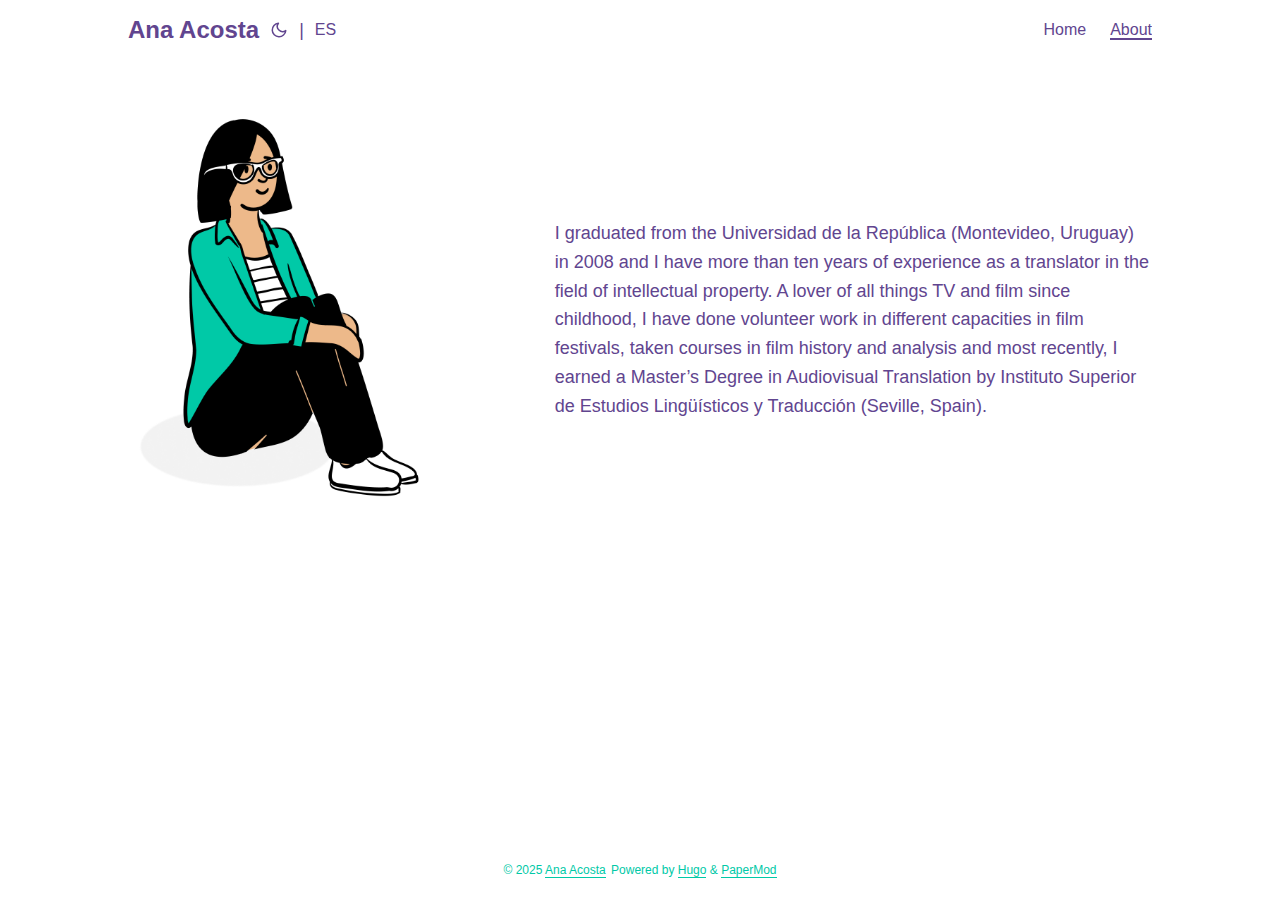
==== about/index.html @ 1afe2f25 "build" ====
<!DOCTYPE html>
<html lang="en" dir="auto">

<head><meta charset="utf-8">
<meta http-equiv="X-UA-Compatible" content="IE=edge">
<meta name="viewport" content="width=device-width, initial-scale=1, shrink-to-fit=no">
<meta name="robots" content="index, follow">
<title>About me | Ana Acosta</title>
<meta name="keywords" content="">
<meta name="description" content="Who is Ana Acosta">
<meta name="author" content="">
<link rel="canonical" href="http://anatraductora.netlify.app/about/">
<link crossorigin="anonymous" href="/assets/css/stylesheet.622bb0aef351e11226bcba35657002b34251ba4b2de936a2e7d5f0793b246d91.css" integrity="sha256-YiuwrvNR4RImvLo1ZXACs0JRukst6Tai59XweTskbZE=" rel="preload stylesheet" as="style">
<script defer crossorigin="anonymous" src="/assets/js/highlight.f413e19d0714851f6474e7ee9632408e58ac146fbdbe62747134bea2fa3415e0.js" integrity="sha256-9BPhnQcUhR9kdOfuljJAjlisFG&#43;9vmJ0cTS&#43;ovo0FeA="
    onload="hljs.initHighlightingOnLoad();"></script>
<link rel="icon" href="http://anatraductora.netlify.app/favicon.ico">
<link rel="icon" type="image/png" sizes="16x16" href="http://anatraductora.netlify.app/favicon-16x16.png">
<link rel="icon" type="image/png" sizes="32x32" href="http://anatraductora.netlify.app/favicon-32x32.png">
<link rel="apple-touch-icon" href="http://anatraductora.netlify.app/apple-touch-icon.png">
<link rel="mask-icon" href="http://anatraductora.netlify.app/safari-pinned-tab.svg">
<meta name="theme-color" content="#2e2e33">
<meta name="msapplication-TileColor" content="#2e2e33">
<link rel="alternate" hreflang="es" href="http://anatraductora.netlify.app/es/about/">
<link rel="alternate" hreflang="en" href="http://anatraductora.netlify.app/about/">
<noscript>
    <style>
        #theme-toggle,
        .top-link {
            display: none;
        }

    </style>
    <style>
        @media (prefers-color-scheme: dark) {
            :root {
                --theme: rgb(29, 30, 32);
                --entry: rgb(46, 46, 51);
                --primary: rgb(218, 218, 219);
                --secondary: rgb(155, 156, 157);
                --tertiary: rgb(65, 66, 68);
                --content: rgb(196, 196, 197);
                --hljs-bg: rgb(46, 46, 51);
                --code-bg: rgb(55, 56, 62);
                --border: rgb(51, 51, 51);
            }

            .list {
                background: var(--theme);
            }

            .list:not(.dark)::-webkit-scrollbar-track {
                background: 0 0;
            }

            .list:not(.dark)::-webkit-scrollbar-thumb {
                border-color: var(--theme);
            }
        }

    </style>
</noscript><link rel="stylesheet" href="/css/fontawesome.min.css" />
<link rel="stylesheet" href="/css/solid.min.css" />

<script src="/js/helpers.js"></script><meta property="og:title" content="About me" />
<meta property="og:description" content="Who is Ana Acosta" />
<meta property="og:type" content="article" />
<meta property="og:url" content="http://anatraductora.netlify.app/about/" /><meta property="article:section" content="" />
<meta property="article:published_time" content="2019-03-09T00:00:00+00:00" />
<meta property="article:modified_time" content="2019-03-09T00:00:00+00:00" />

<meta name="twitter:card" content="summary"/>
<meta name="twitter:title" content="About me"/>
<meta name="twitter:description" content="Who is Ana Acosta"/>


<script type="application/ld+json">
{
  "@context": "https://schema.org",
  "@type": "BreadcrumbList",
  "itemListElement": [
    {
      "@type": "ListItem",
      "position":  1 ,
      "name": "About me",
      "item": "http://anatraductora.netlify.app/about/"
    }
  ]
}
</script>
<script type="application/ld+json">
{
  "@context": "https://schema.org",
  "@type": "BlogPosting",
  "headline": "About me",
  "name": "About me",
  "description": "Who is Ana Acosta",
  "keywords": [
    
  ],
  "articleBody": "I graduated from the Universidad de la República (Montevideo, Uruguay) in 2008 and I have more than ten years of experience as a translator in the field of intellectual property. A lover of all things TV and film since childhood, I have done volunteer work in different capacities in film festivals, taken courses in film history and analysis and most recently, I earned a Master’s Degree in Audiovisual Translation by Instituto Superior de Estudios Lingüísticos y Traducción (Seville, Spain).\n",
  "wordCount" : "79",
  "inLanguage": "en",
  "datePublished": "2019-03-09T00:00:00Z",
  "dateModified": "2019-03-09T00:00:00Z",
  "mainEntityOfPage": {
    "@type": "WebPage",
    "@id": "http://anatraductora.netlify.app/about/"
  },
  "publisher": {
    "@type": "Organization",
    "name": "Ana Acosta",
    "logo": {
      "@type": "ImageObject",
      "url": "http://anatraductora.netlify.app/favicon.ico"
    }
  }
}
</script>
</head>

<body class="" id="top">
<script>
    if (localStorage.getItem("pref-theme") === "dark") {
        document.body.classList.add('dark');
    } else if (localStorage.getItem("pref-theme") === "light") {
        document.body.classList.remove('dark')
    } else if (window.matchMedia('(prefers-color-scheme: dark)').matches) {
        document.body.classList.add('dark');
    }

</script>

<header class="header">
    <nav class="nav">
        <div class="logo">
            <a href="http://anatraductora.netlify.app/" accesskey="h" title="Ana Acosta (Alt + H)">Ana Acosta</a>
            <div class="logo-switches">
                <button id="theme-toggle" accesskey="t" title="(Alt + T)">
                    <svg id="moon" xmlns="http://www.w3.org/2000/svg" width="24" height="18" viewBox="0 0 24 24"
                        fill="none" stroke="currentColor" stroke-width="2" stroke-linecap="round"
                        stroke-linejoin="round">
                        <path d="M21 12.79A9 9 0 1 1 11.21 3 7 7 0 0 0 21 12.79z"></path>
                    </svg>
                    <svg id="sun" xmlns="http://www.w3.org/2000/svg" width="24" height="18" viewBox="0 0 24 24"
                        fill="none" stroke="currentColor" stroke-width="2" stroke-linecap="round"
                        stroke-linejoin="round">
                        <circle cx="12" cy="12" r="5"></circle>
                        <line x1="12" y1="1" x2="12" y2="3"></line>
                        <line x1="12" y1="21" x2="12" y2="23"></line>
                        <line x1="4.22" y1="4.22" x2="5.64" y2="5.64"></line>
                        <line x1="18.36" y1="18.36" x2="19.78" y2="19.78"></line>
                        <line x1="1" y1="12" x2="3" y2="12"></line>
                        <line x1="21" y1="12" x2="23" y2="12"></line>
                        <line x1="4.22" y1="19.78" x2="5.64" y2="18.36"></line>
                        <line x1="18.36" y1="5.64" x2="19.78" y2="4.22"></line>
                    </svg>
                </button>
                <ul class="lang-switch"><li>|</li>
                    <li>
                        <a href="http://anatraductora.netlify.app/es/" title="Español"
                            aria-label="Español">ES</a>
                    </li>
                </ul>
            </div>
        </div>
        <ul id="menu">
            <li>
                <a href="http://anatraductora.netlify.app/" title="Home">
                    <span>Home</span>
                </a>
            </li>
            <li>
                <a href="http://anatraductora.netlify.app/about" title="About">
                    <span class="active">About</span>
                </a>
            </li>
        </ul>
    </nav>
</header>
<main class="main">

<article class="post-single">

<div class="about-container">
    <div class="about-img">
        <img class="mobile-img" src="/img/ana_about_mobile.png" alt="Illustration of Ana" class="home-hero-img"/>
        <img class="desktop-img" src="/img/ana_about_desktop.png" alt="Illustration of Ana" class="home-hero-img"/>
    </div>
    <div>
        <p>I graduated from the Universidad de la República (Montevideo, Uruguay) in 2008 and I have more than ten years of experience as a translator in the field of intellectual property. A lover of all things TV and film since childhood, I have done volunteer work in different capacities in film festivals, taken courses in film history and analysis and most recently, I earned a Master’s Degree in Audiovisual Translation by Instituto Superior de Estudios Lingüísticos y Traducción (Seville, Spain).</p>

    </div>
</div>
    </main>
    
<footer class="footer">
    <span>&copy; 2025 <a href="http://anatraductora.netlify.app/">Ana Acosta</a></span>
    <span>
        Powered by
        <a href="https://gohugo.io/" rel="noopener noreferrer" target="_blank">Hugo</a> &
        <a href="https://github.com/adityatelange/hugo-PaperMod/" rel="noopener" target="_blank">PaperMod</a>
    </span>
</footer>
<a href="#top" aria-label="go to top" title="Go to Top (Alt + G)" class="top-link" id="top-link" accesskey="g">
    <svg xmlns="http://www.w3.org/2000/svg" viewBox="0 0 12 6" fill="currentColor">
        <path d="M12 6H0l6-6z" />
    </svg>
</a>

<script>
    let menu = document.getElementById('menu')
    if (menu) {
        menu.scrollLeft = localStorage.getItem("menu-scroll-position");
        menu.onscroll = function () {
            localStorage.setItem("menu-scroll-position", menu.scrollLeft);
        }
    }

    document.querySelectorAll('a[href^="#"]').forEach(anchor => {
        anchor.addEventListener("click", function (e) {
            e.preventDefault();
            var id = this.getAttribute("href").substr(1);
            if (!window.matchMedia('(prefers-reduced-motion: reduce)').matches) {
                document.querySelector(`[id='${decodeURIComponent(id)}']`).scrollIntoView({
                    behavior: "smooth"
                });
            } else {
                document.querySelector(`[id='${decodeURIComponent(id)}']`).scrollIntoView();
            }
            if (id === "top") {
                history.replaceState(null, null, " ");
            } else {
                history.pushState(null, null, `#${id}`);
            }
        });
    });

</script>
<script>
    var mybutton = document.getElementById("top-link");
    window.onscroll = function () {
        if (document.body.scrollTop > 800 || document.documentElement.scrollTop > 800) {
            mybutton.style.visibility = "visible";
            mybutton.style.opacity = "1";
        } else {
            mybutton.style.visibility = "hidden";
            mybutton.style.opacity = "0";
        }
    };

</script>
<script>
    document.getElementById("theme-toggle").addEventListener("click", () => {
        if (document.body.className.includes("dark")) {
            document.body.classList.remove('dark');
            localStorage.setItem("pref-theme", 'light');
        } else {
            document.body.classList.add('dark');
            localStorage.setItem("pref-theme", 'dark');
        }
    })

</script>
</body>

</html>
---- assets/css/stylesheet.622bb0aef351e11226bcba35657002b34251ba4b2de936a2e7d5f0793b246d91.css ----
/*
  PaperMod v6
  License: MIT https://github.com/adityatelange/hugo-PaperMod/blob/master/LICENSE
  Copyright (c) 2020 nanxiaobei and adityatelange
  Copyright (c) 2021-2022 adityatelange
*/
:root{--gap:24px;--content-gap:20px;--nav-width:1024px;--main-width:720px;--header-height:60px;--footer-height:60px;--radius:8px;--theme:rgb(255, 255, 255);--entry:rgb(255, 255, 255);--primary:#61458F;--secondary:#00C9A7;--tertiary:rgb(214, 214, 214);--content:rgb(31, 31, 31);--hljs-bg:rgb(28, 29, 33);--code-bg:rgb(245, 245, 245);--border:rgb(238, 238, 238)}.dark{--theme:rgb(29, 30, 32);--entry:rgb(46, 46, 51);--primary:rgb(218, 218, 219);--secondary:rgb(155, 156, 157);--tertiary:rgb(65, 66, 68);--content:rgb(196, 196, 197);--hljs-bg:rgb(46, 46, 51);--code-bg:rgb(55, 56, 62);--border:rgb(51, 51, 51)}.list{background:var(--code-bg)}.dark.list{background:var(--theme)}*,::after,::before{box-sizing:border-box}html{-webkit-tap-highlight-color:transparent;overflow-y:scroll}a,button,body{color:var(--primary)}h1,h2,h3,h4,h5,h6{color:var(--primary)}body{min-width:100%;font-family:-apple-system,BlinkMacSystemFont,segoe ui,Roboto,Oxygen,Ubuntu,Cantarell,open sans,helvetica neue,sans-serif;font-size:18px;line-height:1.6;word-break:break-word;background:var(--theme)}article,aside,figcaption,figure,footer,header,hgroup,main,nav,section,table{display:block}h1,h2,h3,h4,h5,h6{line-height:1.2}h1,h2,h3,h4,h5,h6,p{margin-top:0;margin-bottom:0}ul{padding:0}a{text-decoration:none}body,figure,ul{margin:0}table{width:100%;border-collapse:collapse;border-spacing:0;overflow-x:auto;word-break:keep-all}button,input,textarea{padding:0;font:inherit;background:0 0;border:0}input,textarea{outline:0}button,input[type=button],input[type=submit]{cursor:pointer}input:-webkit-autofill,textarea:-webkit-autofill{box-shadow:0 0 0 50px var(--theme)inset}img{display:block;max-width:100%}.not-found{position:absolute;left:0;right:0;display:flex;align-items:center;justify-content:center;height:80%;font-size:160px;font-weight:700}.about-container{padding:5vh 10vw;display:grid;grid-template-columns:1fr 2fr;gap:10vw;align-items:center}.about-img .mobile-img{display:none}@media(max-width:640px){.about-container{display:flex;flex-direction:column}.about-img .mobile-img{display:block}.about-img .desktop-img{display:none}}.archive-posts{width:100%;font-size:16px}.archive-year{margin-top:40px}.archive-year:not(:last-of-type){border-bottom:2px solid var(--border)}.archive-month{display:flex;align-items:flex-start;padding:10px 0}.archive-month-header{margin:25px 0;width:200px}.archive-month:not(:last-of-type){border-bottom:1px solid var(--border)}.archive-entry{position:relative;padding:5px;margin:10px 0}.archive-entry-title{margin:5px 0;font-weight:400}.archive-count,.archive-meta{color:var(--secondary);font-size:14px}.footer,.top-link{font-size:12px;color:var(--secondary)}.footer{max-width:calc(var(--main-width) + var(--gap) * 2);margin:auto;padding:calc((var(--footer-height) - var(--gap))/2)var(--gap);text-align:center;line-height:24px}.footer span{margin-inline-start:1px;margin-inline-end:1px}.footer span:last-child{white-space:nowrap}.footer a{color:inherit;border-bottom:1px solid var(--secondary)}.footer a:hover{border-bottom:1px solid var(--primary)}.top-link{visibility:hidden;position:fixed;bottom:60px;right:30px;z-index:99;background:var(--tertiary);width:42px;height:42px;padding:12px;border-radius:64px;transition:visibility .5s,opacity .8s linear}.top-link,.top-link svg{filter:drop-shadow(0 0 0 var(--theme))}.footer a:hover,.top-link:hover{color:var(--primary)}.top-link:focus,#theme-toggle:focus{outline:0}.nav{display:flex;flex-wrap:wrap;justify-content:space-between;max-width:calc(var(--nav-width) + var(--gap) * 2);margin-inline-start:auto;margin-inline-end:auto;line-height:var(--header-height)}.nav a{display:block}.logo,#menu{display:flex;margin:auto var(--gap)}.logo{flex-wrap:inherit}.logo a{font-size:24px;font-weight:700}.logo a img,.logo a svg{display:inline;vertical-align:middle;pointer-events:none;transform:translate(0,-10%);border-radius:6px;margin-inline-end:8px}button#theme-toggle{font-size:26px;margin:auto 4px}body.dark #moon{vertical-align:middle;display:none}body:not(.dark) #sun{display:none}#menu{list-style:none;word-break:keep-all;overflow-x:auto;white-space:nowrap}#menu li+li{margin-inline-start:var(--gap)}#menu a{font-size:16px}#menu .active{font-weight:500;border-bottom:2px solid}.lang-switch li,.lang-switch ul,.logo-switches{display:inline-flex;margin:auto 4px}.lang-switch{display:flex;flex-wrap:inherit}.lang-switch a{margin:auto 3px;font-size:16px;font-weight:500}.logo-switches{flex-wrap:inherit}.home-hero{min-width:100%;background-color:var(--primary);color:var(--tertiary);min-height:90vh;display:flex;align-items:center;justify-content:space-between;padding:0 5rem}.home-hero-title{font-size:2rem}.home-hero-img{max-height:80vh}.home-hero-btn{display:inline-block;text-align:center;border:2px solid var(--secondary);min-width:150px;border-radius:5px;padding:8px;cursor:pointer;color:var(--tertiary);background-color:var(--secondary)}.home-hero-btn.btn-secondary{color:var(--secondary);background-color:transparent}.home-hero-btns{margin-top:1rem;display:flex;gap:1rem}.home-hero-btn:hover{filter:brightness(.9);-webkit-transition:500ms -webkit-filter linear;-moz-transition:500ms -moz-filter linear;-moz-transition:500ms filter linear;-ms-transition:500ms -ms-filter linear;-o-transition:500ms -o-filter linear;-webkit-filter-transition:500ms filter linear,500ms -webkit-filter linear}.home-sellingpts{position:relative;top:-15vh;width:80%;border-top-left-radius:1.5rem;border-top-right-radius:1.5rem;text-align:center;margin:auto;padding:0 2rem;background-color:var(--code-bg)}.home-sellingpts .cat{min-height:15vh;display:flex;flex-direction:column;align-items:center;justify-content:center;margin-bottom:3vh;gap:1rem}.home-sellingpts .cat i{font-size:1rem}.home-sellingpts-blurb{margin-bottom:4rem;font-weight:400}.home-sellingpts-list{display:grid;grid-template-columns:1fr 1fr 1fr;gap:2rem;padding-bottom:15vh}.home-sellingpts-list article{display:flex;flex-direction:column;gap:1rem}.home-sellingpts-list article i{font-size:2rem;margin-bottom:1rem}@media(max-width:768px){.home-sellingpts-list{grid-template-columns:1fr;grid-template-rows:1fr 1fr 1fr}}@media(max-width:640px){.home-hero{flex-direction:column;text-align:center;justify-content:normal}.home-hero-img{position:relative;top:10vh}.home-hero-btns{justify-content:center;margin-top:1rem}.home-sellingpts{top:-17vh}.home-sellingpts .cat{font-size:1rem;padding-top:1rem;gap:.5rem}}.main{position:relative;min-height:calc(100vh - var(--header-height) - var(--footer-height));margin:auto}.page-header h1{font-size:40px}.pagination{display:flex}.pagination a{color:var(--theme);font-size:13px;line-height:36px;background:var(--primary);border-radius:calc(36px/2);padding:0 16px}.pagination .next{margin-inline-start:auto}.social-icons{padding:12px 0}.social-icons a:not(:last-of-type){margin-inline-end:12px}.social-icons a svg{height:26px;width:26px}code{direction:ltr}div.highlight,pre{position:relative}.copy-code{display:none;position:absolute;top:4px;right:4px;color:rgba(255,255,255,.8);background:rgba(78,78,78,.8);border-radius:var(--radius);padding:0 5px;font-size:14px;user-select:none}div.highlight:hover .copy-code,pre:hover .copy-code{display:block}.first-entry{position:relative;display:flex;flex-direction:column;justify-content:center;min-height:320px;margin:var(--gap)0 calc(var(--gap) * 2)}.first-entry .entry-header{overflow:hidden;display:-webkit-box;-webkit-box-orient:vertical;-webkit-line-clamp:3}.first-entry .entry-header h1{font-size:34px;line-height:1.3}.first-entry .entry-content{margin:14px 0;font-size:16px;-webkit-line-clamp:3}.first-entry .entry-footer{font-size:14px}.home-info .entry-content{-webkit-line-clamp:unset}.post-entry{position:relative;margin-bottom:var(--gap);padding:var(--gap);background:var(--entry);border-radius:var(--radius);transition:transform .1s;border:1px solid var(--border)}.post-entry:active{transform:scale(.96)}.tag-entry .entry-cover{display:none}.entry-header h2{font-size:24px;line-height:1.3}.entry-content{margin:8px 0;color:var(--secondary);font-size:14px;line-height:1.6;overflow:hidden;display:-webkit-box;-webkit-box-orient:vertical;-webkit-line-clamp:2}.entry-footer{color:var(--secondary);font-size:13px}.entry-link{position:absolute;left:0;right:0;top:0;bottom:0}.entry-cover,.entry-isdraft{font-size:14px;color:var(--secondary)}.entry-cover{margin-bottom:var(--gap);text-align:center}.entry-cover img{border-radius:var(--radius);pointer-events:none;width:100%;height:auto}.entry-cover a{color:var(--secondary);box-shadow:0 1px 0 var(--primary)}.page-header,.post-header{margin:24px auto var(--content-gap)}.post-title{margin-bottom:2px;font-size:40px}.post-description{margin-top:10px;margin-bottom:5px}.post-meta,.breadcrumbs{color:var(--secondary);font-size:14px;display:flex;flex-wrap:wrap}.post-meta .i18n_list li{display:inline-flex;list-style:none;margin:auto 3px;box-shadow:0 1px 0 var(--secondary)}.breadcrumbs a{font-size:16px}.post-content{color:var(--content)}.post-content h3,.post-content h4,.post-content h5,.post-content h6{margin:24px 0 16px}.post-content h1{margin:40px auto 32px;font-size:40px}.post-content h2{margin:32px auto 24px;font-size:32px}.post-content h3{font-size:24px}.post-content h4{font-size:16px}.post-content h5{font-size:14px}.post-content h6{font-size:12px}.post-content a,.toc a:hover{box-shadow:0 1px}.post-content a code{margin:auto 0;border-radius:0;box-shadow:0 -1px 0 var(--primary)inset}.post-content del{text-decoration:none;background:linear-gradient(to right,var(--primary) 100%,transparent 0)0/1px 1px repeat-x}.post-content dl,.post-content ol,.post-content p,.post-content figure,.post-content ul{margin-bottom:var(--content-gap)}.post-content ol,.post-content ul{padding-inline-start:20px}.post-content li{margin-top:5px}.post-content li p{margin-bottom:0}.post-content dl{display:flex;flex-wrap:wrap;margin:0}.post-content dt{width:25%;font-weight:700}.post-content dd{width:75%;margin-inline-start:0;padding-inline-start:10px}.post-content dd~dd,.post-content dt~dt{margin-top:10px}.post-content table{margin-bottom:32px}.post-content table th,.post-content table:not(.highlighttable,.highlight table,.gist .highlight) td{min-width:80px;padding:12px 8px;line-height:1.5;border-bottom:1px solid var(--border)}.post-content table th{font-size:14px;text-align:start}.post-content table:not(.highlighttable) td code:only-child{margin:auto 0}.post-content .highlight table{border-radius:var(--radius)}.post-content .highlight:not(table){margin:10px auto;background:var(--hljs-bg)!important;border-radius:var(--radius);direction:ltr}.post-content li>.highlight{margin-inline-end:0}.post-content ul pre{margin-inline-start:calc(var(--gap) * -2)}.post-content .highlight pre{margin:0}.post-content .highlighttable{table-layout:fixed}.post-content .highlighttable td:first-child{width:40px}.post-content .highlighttable td .linenodiv{padding-inline-end:0!important}.post-content .highlighttable td .highlight,.post-content .highlighttable td .linenodiv pre{margin-bottom:0}.post-content code{margin:auto 4px;padding:4px 6px;font-size:.78em;line-height:1.5;background:var(--code-bg);border-radius:2px}.post-content pre code{display:block;margin:auto 0;padding:10px;color:#d5d5d6;background:var(--hljs-bg)!important;border-radius:var(--radius);overflow-x:auto;word-break:break-all}.post-content blockquote{margin:20px 0;padding:0 14px;border-inline-start:3px solid var(--primary)}.post-content hr{margin:30px 0;height:2px;background:var(--tertiary);border:0}.post-content iframe{max-width:100%}.post-content img{border-radius:4px;margin:1rem 0}.post-content img[src*="#center"]{margin:1rem auto}.post-content figure.align-center{text-align:center}.post-content figure>figcaption{color:var(--primary);font-size:16px;font-weight:700;margin:8px 0 16px}.post-content figure>figcaption>p{color:var(--secondary);font-size:14px;font-weight:400}.toc{margin:0 2px 40px;border:1px solid var(--border);background:var(--code-bg);border-radius:var(--radius);padding:.4em}.dark .toc{background:var(--entry)}.toc details summary{cursor:zoom-in;margin-inline-start:20px}.toc details[open] summary{cursor:zoom-out}.toc .details{display:inline;font-weight:500}.toc .inner{margin:0 20px;padding:10px 20px}.toc li ul{margin-inline-start:var(--gap)}.toc summary:focus{outline:0}.post-footer{margin-top:56px}.post-tags li{display:inline-block;margin-inline-end:3px;margin-bottom:5px}.post-tags a,.share-buttons,.paginav{border-radius:var(--radius);background:var(--code-bg);border:1px solid var(--border)}.post-tags a{display:block;padding-inline-start:14px;padding-inline-end:14px;color:var(--secondary);font-size:14px;line-height:34px;background:var(--code-bg)}.post-tags a:hover,.paginav a:hover{background:var(--border)}.share-buttons{margin:14px 0;padding-inline-start:var(--radius);display:flex;justify-content:center;overflow-x:auto}.share-buttons a{margin-top:10px}.share-buttons a:not(:last-of-type){margin-inline-end:12px}h1:hover .anchor,h2:hover .anchor,h3:hover .anchor,h4:hover .anchor,h5:hover .anchor,h6:hover .anchor{display:inline-flex;color:var(--secondary);margin-inline-start:8px;font-weight:500;user-select:none}.paginav{margin:10px 0;display:flex;line-height:30px;border-radius:var(--radius)}.paginav a{padding-inline-start:14px;padding-inline-end:14px;border-radius:var(--radius)}.paginav .title{letter-spacing:1px;text-transform:uppercase;font-size:small;color:var(--secondary)}.paginav .prev,.paginav .next{width:50%}.paginav span:hover:not(.title){box-shadow:0 1px}.paginav .next{margin-inline-start:auto;text-align:right}[dir=rtl] .paginav .next{text-align:left}h1>a>svg{display:inline}img.in-text{display:inline;margin:auto}.buttons,.main .profile{display:flex;justify-content:center}.main .profile{align-items:center;min-height:calc(100vh - var(--header-height) - var(--footer-height) - (var(--gap) * 2));text-align:center}.profile .profile_inner h1{padding:12px 0}.profile img{display:inline-table;border-radius:50%}.buttons{flex-wrap:wrap;max-width:400px;margin:0 auto}.button{background:var(--tertiary);border-radius:var(--radius);margin:8px;padding:6px;transition:transform .1s}.button-inner{padding:0 8px}.button:active{transform:scale(.96)}#searchbox input{padding:4px 10px;width:100%;color:var(--primary);font-weight:700;border:2px solid var(--tertiary);border-radius:var(--radius)}#searchbox input:focus{border-color:var(--secondary)}#searchResults li{list-style:none;border-radius:var(--radius);padding:10px;margin:10px 0;position:relative;font-weight:500}#searchResults{margin:10px 0;width:100%}#searchResults li:active{transition:transform .1s;transform:scale(.98)}#searchResults a{position:absolute;width:100%;height:100%;top:0;left:0;outline:none}#searchResults .focus{transform:scale(.98);border:2px solid var(--tertiary)}.terms-tags li{display:inline-block;margin:10px;font-weight:500}.terms-tags a{display:block;padding:3px 10px;background:var(--tertiary);border-radius:6px;transition:transform .1s}.terms-tags a:active{background:var(--tertiary);transform:scale(.96)}.hljs-comment,.hljs-quote{color:#b6b18b}.hljs-deletion,.hljs-name,.hljs-regexp,.hljs-selector-class,.hljs-selector-id,.hljs-tag,.hljs-template-variable,.hljs-variable{color:#eb3c54}.hljs-built_in,.hljs-builtin-name,.hljs-link,.hljs-literal,.hljs-meta,.hljs-number,.hljs-params,.hljs-type{color:#e7ce56}.hljs-attribute{color:#ee7c2b}.hljs-addition,.hljs-bullet,.hljs-string,.hljs-symbol{color:#4fb4d7}.hljs-section,.hljs-title{color:#78bb65}.hljs-keyword,.hljs-selector-tag{color:#b45ea4}.hljs{display:block;overflow-x:auto;background:#1c1d21;color:#c0c5ce;padding:.5em}.hljs-emphasis{font-style:italic}.hljs-strong{font-weight:700}::-webkit-scrollbar-track{background:0 0}.list:not(.dark)::-webkit-scrollbar-track{background:var(--code-bg)}::-webkit-scrollbar-thumb{background:var(--tertiary);border:5px solid var(--theme);border-radius:var(--radius)}.list:not(.dark)::-webkit-scrollbar-thumb{border:5px solid var(--code-bg)}::-webkit-scrollbar-thumb:hover{background:var(--secondary)}::-webkit-scrollbar:not(.highlighttable,.highlight table,.gist .highlight){background:var(--theme)}.post-content .highlighttable td .highlight pre code::-webkit-scrollbar{display:none}.post-content :not(table) ::-webkit-scrollbar-thumb{border:2px solid var(--hljs-bg);background:#717175}.post-content :not(table) ::-webkit-scrollbar-thumb:hover{background:#a3a3a5}.gist table::-webkit-scrollbar-thumb{border:2px solid #fff;background:#adadad}.gist table::-webkit-scrollbar-thumb:hover{background:#707070}.post-content table::-webkit-scrollbar-thumb{border-width:2px}@media screen and (min-width:768px){::-webkit-scrollbar{width:19px;height:11px}}@media screen and (max-width:768px){:root{--gap:14px}.profile img{transform:scale(.85)}.first-entry{min-height:260px}.archive-month{flex-direction:column}.archive-year{margin-top:20px}.footer{padding:calc((var(--footer-height) - var(--gap) - 10px)/2)var(--gap)}}@media screen and (max-width:900px){.list .top-link{transform:translateY(-5rem)}}@media(prefers-reduced-motion){.terms-tags a:active,.button:active,.post-entry:active,.top-link,#searchResults .focus,#searchResults li:active{transform:none}}
---- css/solid.min.css ----
/*!
 * Font Awesome Free 6.2.0 by @fontawesome - https://fontawesome.com
 * License - https://fontawesome.com/license/free (Icons: CC BY 4.0, Fonts: SIL OFL 1.1, Code: MIT License)
 * Copyright 2022 Fonticons, Inc.
 */
:host,:root{--fa-style-family-classic:"Font Awesome 6 Free";--fa-font-solid:normal 900 1em/1 "Font Awesome 6 Free"}@font-face{font-family:"Font Awesome 6 Free";font-style:normal;font-weight:900;font-display:block;src:url(../webfonts/fa-solid-900.woff2) format("woff2"),url(../webfonts/fa-solid-900.ttf) format("truetype")}.fa-solid,.fas{font-weight:900}
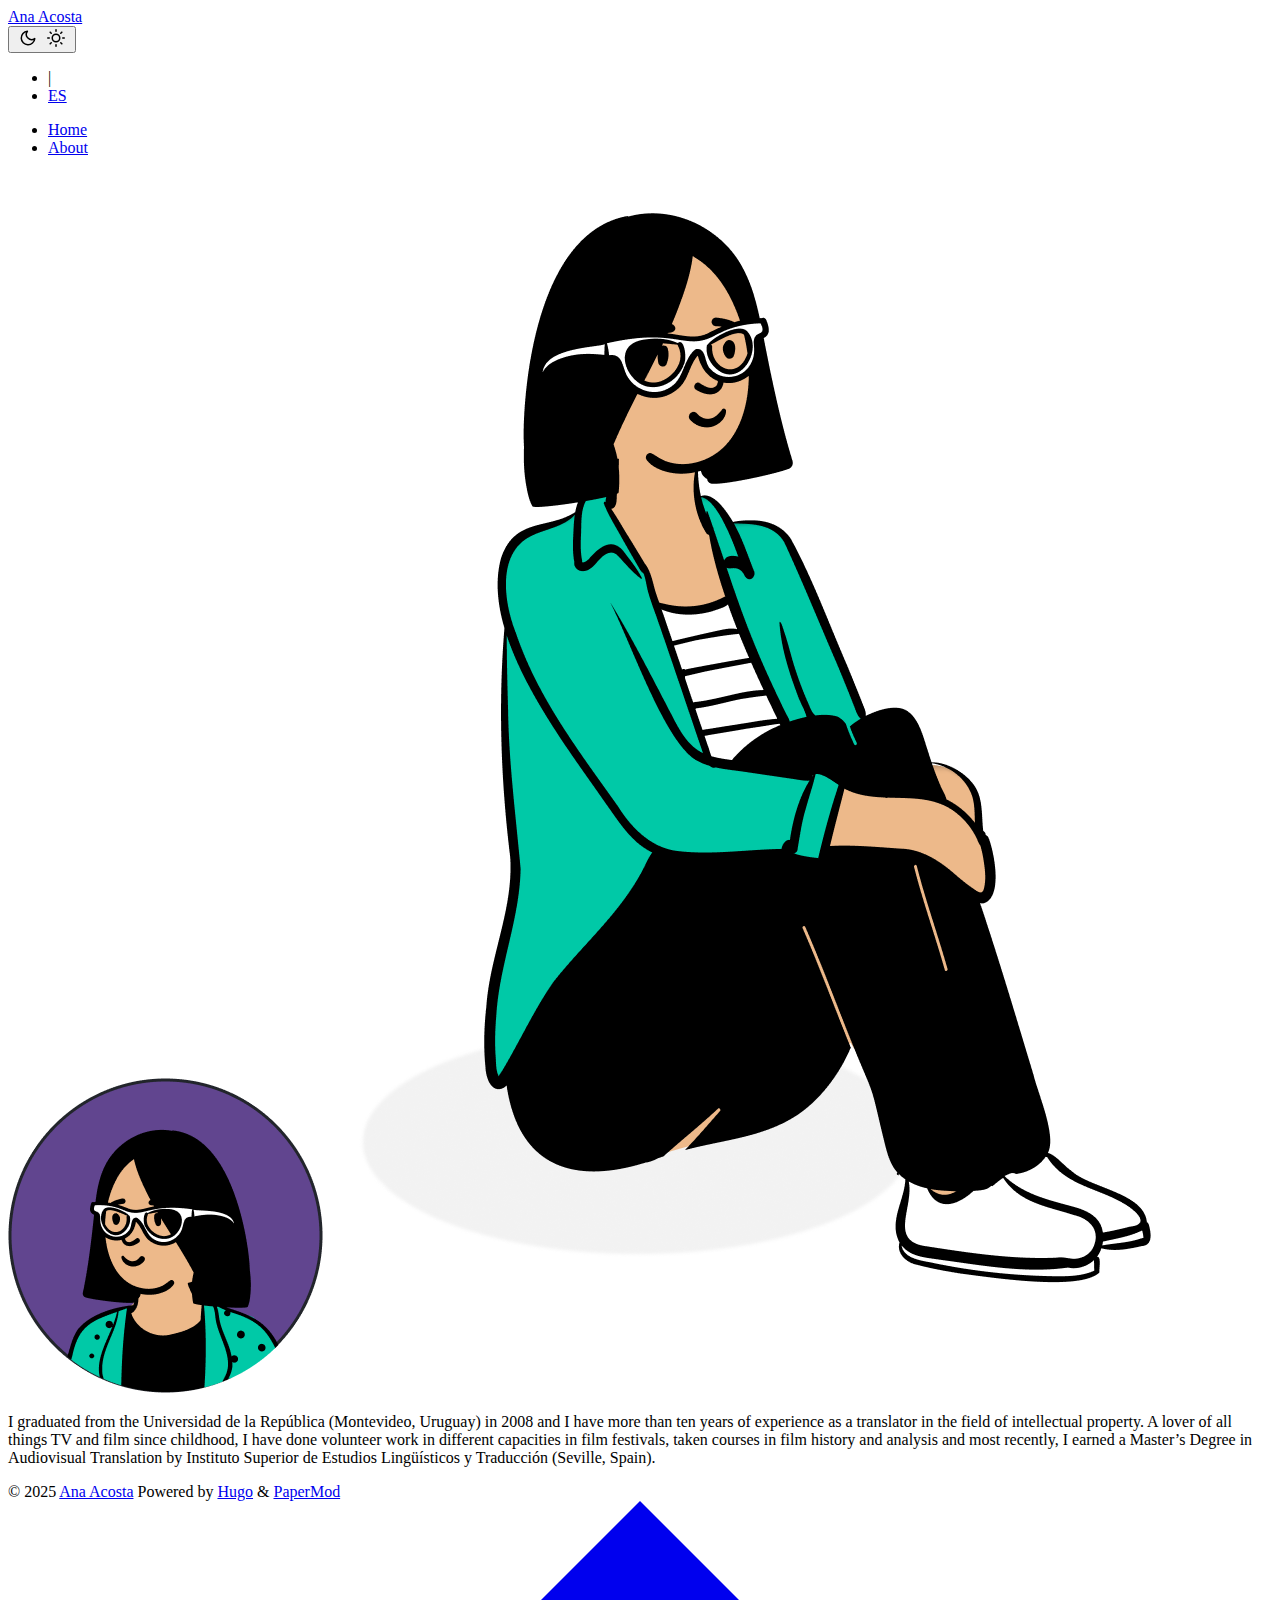
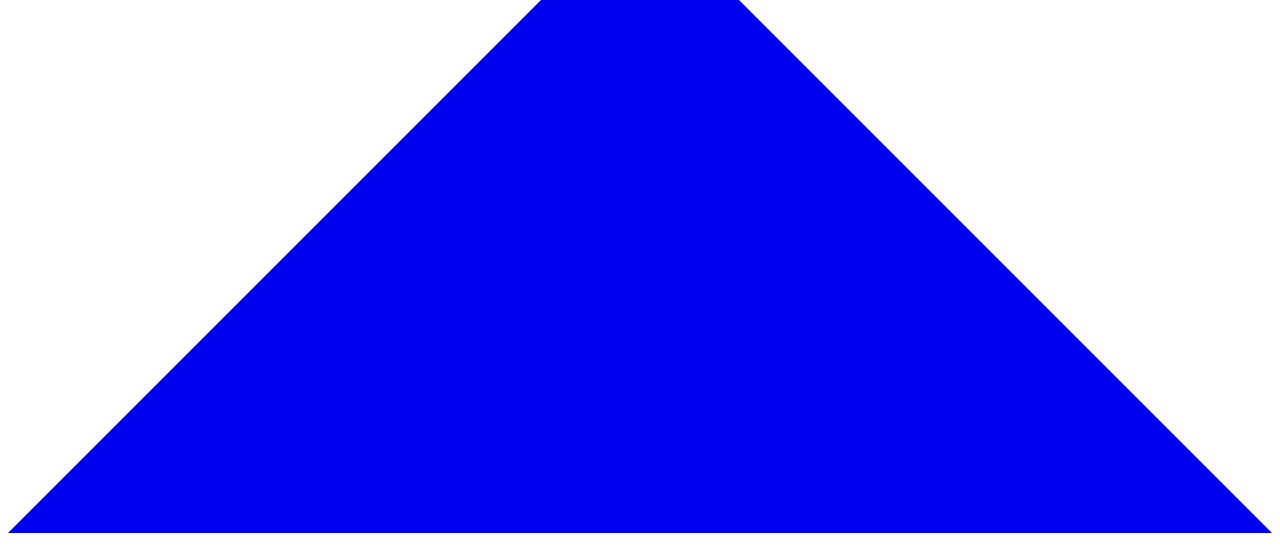
==== commit b3ad6711: "modify config" ====
--- a/about/index.html
+++ b/about/index.html
@@ -9,19 +9,19 @@
 <meta name="keywords" content="">
 <meta name="description" content="Who is Ana Acosta">
 <meta name="author" content="">
-<link rel="canonical" href="http://anatraductora.netlify.app/about/">
-<link crossorigin="anonymous" href="/assets/css/stylesheet.622bb0aef351e11226bcba35657002b34251ba4b2de936a2e7d5f0793b246d91.css" integrity="sha256-YiuwrvNR4RImvLo1ZXACs0JRukst6Tai59XweTskbZE=" rel="preload stylesheet" as="style">
-<script defer crossorigin="anonymous" src="/assets/js/highlight.f413e19d0714851f6474e7ee9632408e58ac146fbdbe62747134bea2fa3415e0.js" integrity="sha256-9BPhnQcUhR9kdOfuljJAjlisFG&#43;9vmJ0cTS&#43;ovo0FeA="
+<link rel="canonical" href="https://AnaTraductora.github.io/landing-page/about/">
+<link crossorigin="anonymous" href="../landing-page/assets/css/stylesheet.622bb0aef351e11226bcba35657002b34251ba4b2de936a2e7d5f0793b246d91.css" integrity="sha256-YiuwrvNR4RImvLo1ZXACs0JRukst6Tai59XweTskbZE=" rel="preload stylesheet" as="style">
+<script defer crossorigin="anonymous" src="../landing-page/assets/js/highlight.f413e19d0714851f6474e7ee9632408e58ac146fbdbe62747134bea2fa3415e0.js" integrity="sha256-9BPhnQcUhR9kdOfuljJAjlisFG&#43;9vmJ0cTS&#43;ovo0FeA="
     onload="hljs.initHighlightingOnLoad();"></script>
-<link rel="icon" href="http://anatraductora.netlify.app/favicon.ico">
-<link rel="icon" type="image/png" sizes="16x16" href="http://anatraductora.netlify.app/favicon-16x16.png">
-<link rel="icon" type="image/png" sizes="32x32" href="http://anatraductora.netlify.app/favicon-32x32.png">
-<link rel="apple-touch-icon" href="http://anatraductora.netlify.app/apple-touch-icon.png">
-<link rel="mask-icon" href="http://anatraductora.netlify.app/safari-pinned-tab.svg">
+<link rel="icon" href="https://AnaTraductora.github.io/landing-page/favicon.ico">
+<link rel="icon" type="image/png" sizes="16x16" href="https://AnaTraductora.github.io/landing-page/favicon-16x16.png">
+<link rel="icon" type="image/png" sizes="32x32" href="https://AnaTraductora.github.io/landing-page/favicon-32x32.png">
+<link rel="apple-touch-icon" href="https://AnaTraductora.github.io/landing-page/apple-touch-icon.png">
+<link rel="mask-icon" href="https://AnaTraductora.github.io/landing-page/safari-pinned-tab.svg">
 <meta name="theme-color" content="#2e2e33">
 <meta name="msapplication-TileColor" content="#2e2e33">
-<link rel="alternate" hreflang="es" href="http://anatraductora.netlify.app/es/about/">
-<link rel="alternate" hreflang="en" href="http://anatraductora.netlify.app/about/">
+<link rel="alternate" hreflang="es" href="https://AnaTraductora.github.io/landing-page/es/about/">
+<link rel="alternate" hreflang="en" href="https://AnaTraductora.github.io/landing-page/about/">
 <noscript>
     <style>
         #theme-toggle,
@@ -58,13 +58,13 @@
         }
 
     </style>
-</noscript><link rel="stylesheet" href="/css/fontawesome.min.css" />
-<link rel="stylesheet" href="/css/solid.min.css" />
-
-<script src="/js/helpers.js"></script><meta property="og:title" content="About me" />
+</noscript><link rel="stylesheet" href="../css/fontawesome.min.css" />
+<link rel="stylesheet" href="../css/solid.min.css" />
+
+<script src="../js/helpers.js"></script><meta property="og:title" content="About me" />
 <meta property="og:description" content="Who is Ana Acosta" />
 <meta property="og:type" content="article" />
-<meta property="og:url" content="http://anatraductora.netlify.app/about/" /><meta property="article:section" content="" />
+<meta property="og:url" content="https://AnaTraductora.github.io/landing-page/about/" /><meta property="article:section" content="" />
 <meta property="article:published_time" content="2019-03-09T00:00:00+00:00" />
 <meta property="article:modified_time" content="2019-03-09T00:00:00+00:00" />
 
@@ -82,7 +82,7 @@
       "@type": "ListItem",
       "position":  1 ,
       "name": "About me",
-      "item": "http://anatraductora.netlify.app/about/"
+      "item": "https://AnaTraductora.github.io/landing-page/about/"
     }
   ]
 }
@@ -104,14 +104,14 @@
   "dateModified": "2019-03-09T00:00:00Z",
   "mainEntityOfPage": {
     "@type": "WebPage",
-    "@id": "http://anatraductora.netlify.app/about/"
+    "@id": "https://AnaTraductora.github.io/landing-page/about/"
   },
   "publisher": {
     "@type": "Organization",
     "name": "Ana Acosta",
     "logo": {
       "@type": "ImageObject",
-      "url": "http://anatraductora.netlify.app/favicon.ico"
+      "url": "https://AnaTraductora.github.io/landing-page/favicon.ico"
     }
   }
 }
@@ -133,7 +133,7 @@
 <header class="header">
     <nav class="nav">
         <div class="logo">
-            <a href="http://anatraductora.netlify.app/" accesskey="h" title="Ana Acosta (Alt + H)">Ana Acosta</a>
+            <a href="https://AnaTraductora.github.io/landing-page/" accesskey="h" title="Ana Acosta (Alt + H)">Ana Acosta</a>
             <div class="logo-switches">
                 <button id="theme-toggle" accesskey="t" title="(Alt + T)">
                     <svg id="moon" xmlns="http://www.w3.org/2000/svg" width="24" height="18" viewBox="0 0 24 24"
@@ -157,7 +157,7 @@
                 </button>
                 <ul class="lang-switch"><li>|</li>
                     <li>
-                        <a href="http://anatraductora.netlify.app/es/" title="Español"
+                        <a href="https://AnaTraductora.github.io/landing-page/es/" title="Español"
                             aria-label="Español">ES</a>
                     </li>
                 </ul>
@@ -165,12 +165,12 @@
         </div>
         <ul id="menu">
             <li>
-                <a href="http://anatraductora.netlify.app/" title="Home">
+                <a href="https://AnaTraductora.github.io/landing-page/" title="Home">
                     <span>Home</span>
                 </a>
             </li>
             <li>
-                <a href="http://anatraductora.netlify.app/about" title="About">
+                <a href="https://AnaTraductora.github.io/landing-page/about" title="About">
                     <span class="active">About</span>
                 </a>
             </li>
@@ -183,8 +183,8 @@
 
 <div class="about-container">
     <div class="about-img">
-        <img class="mobile-img" src="/img/ana_about_mobile.png" alt="Illustration of Ana" class="home-hero-img"/>
-        <img class="desktop-img" src="/img/ana_about_desktop.png" alt="Illustration of Ana" class="home-hero-img"/>
+        <img class="mobile-img" src="../img/ana_about_mobile.png" alt="Illustration of Ana" class="home-hero-img"/>
+        <img class="desktop-img" src="../img/ana_about_desktop.png" alt="Illustration of Ana" class="home-hero-img"/>
     </div>
     <div>
         <p>I graduated from the Universidad de la República (Montevideo, Uruguay) in 2008 and I have more than ten years of experience as a translator in the field of intellectual property. A lover of all things TV and film since childhood, I have done volunteer work in different capacities in film festivals, taken courses in film history and analysis and most recently, I earned a Master’s Degree in Audiovisual Translation by Instituto Superior de Estudios Lingüísticos y Traducción (Seville, Spain).</p>
@@ -194,7 +194,7 @@
     </main>
     
 <footer class="footer">
-    <span>&copy; 2025 <a href="http://anatraductora.netlify.app/">Ana Acosta</a></span>
+    <span>&copy; 2025 <a href="https://AnaTraductora.github.io/landing-page/">Ana Acosta</a></span>
     <span>
         Powered by
         <a href="https://gohugo.io/" rel="noopener noreferrer" target="_blank">Hugo</a> &
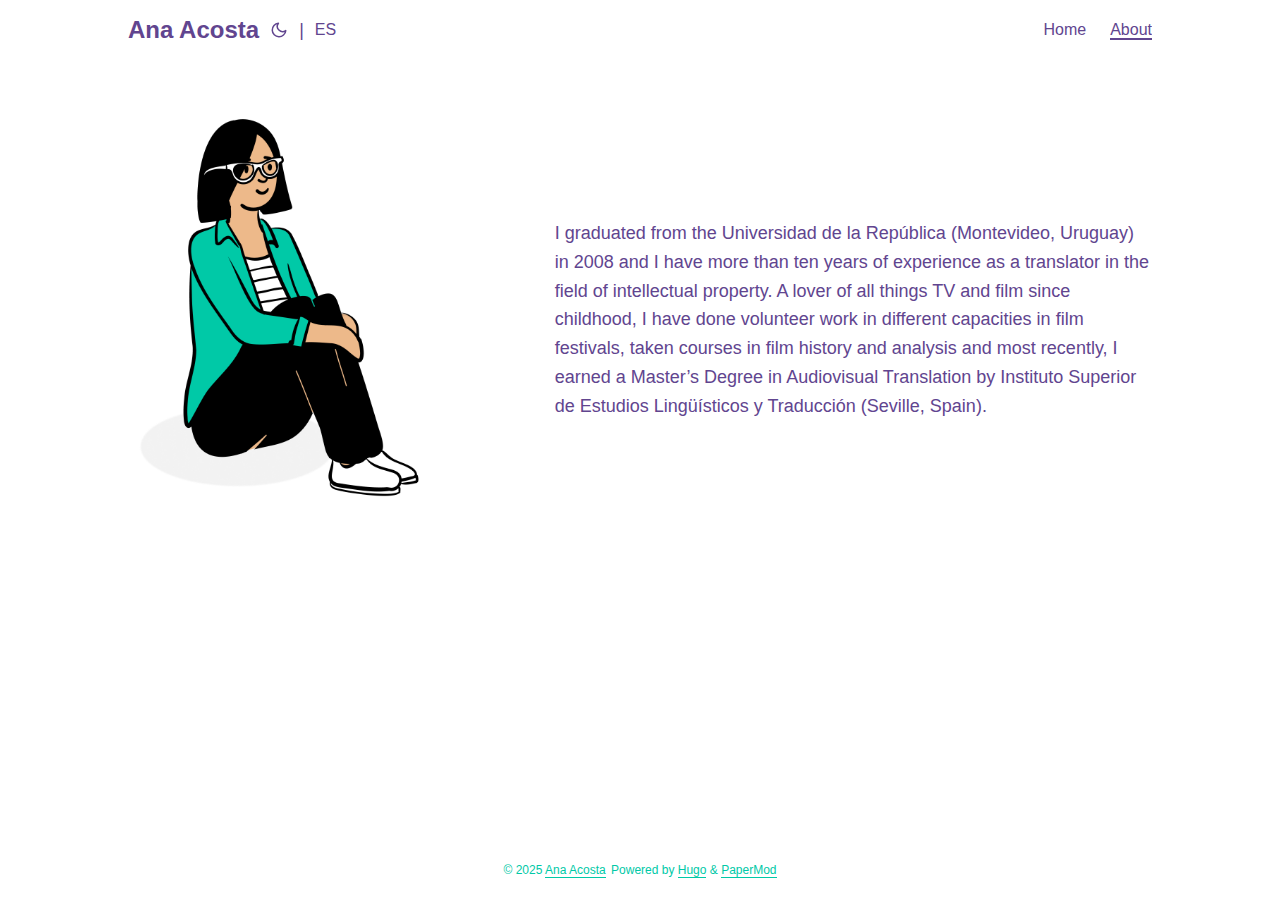
==== commit 415bd86e: "change base url" ====
--- a/about/index.html
+++ b/about/index.html
@@ -9,19 +9,19 @@
 <meta name="keywords" content="">
 <meta name="description" content="Who is Ana Acosta">
 <meta name="author" content="">
-<link rel="canonical" href="https://AnaTraductora.github.io/landing-page/about/">
-<link crossorigin="anonymous" href="../landing-page/assets/css/stylesheet.622bb0aef351e11226bcba35657002b34251ba4b2de936a2e7d5f0793b246d91.css" integrity="sha256-YiuwrvNR4RImvLo1ZXACs0JRukst6Tai59XweTskbZE=" rel="preload stylesheet" as="style">
-<script defer crossorigin="anonymous" src="../landing-page/assets/js/highlight.f413e19d0714851f6474e7ee9632408e58ac146fbdbe62747134bea2fa3415e0.js" integrity="sha256-9BPhnQcUhR9kdOfuljJAjlisFG&#43;9vmJ0cTS&#43;ovo0FeA="
+<link rel="canonical" href="https://AnaTraductora.github.io/about/">
+<link crossorigin="anonymous" href="/assets/css/stylesheet.622bb0aef351e11226bcba35657002b34251ba4b2de936a2e7d5f0793b246d91.css" integrity="sha256-YiuwrvNR4RImvLo1ZXACs0JRukst6Tai59XweTskbZE=" rel="preload stylesheet" as="style">
+<script defer crossorigin="anonymous" src="/assets/js/highlight.f413e19d0714851f6474e7ee9632408e58ac146fbdbe62747134bea2fa3415e0.js" integrity="sha256-9BPhnQcUhR9kdOfuljJAjlisFG&#43;9vmJ0cTS&#43;ovo0FeA="
     onload="hljs.initHighlightingOnLoad();"></script>
-<link rel="icon" href="https://AnaTraductora.github.io/landing-page/favicon.ico">
-<link rel="icon" type="image/png" sizes="16x16" href="https://AnaTraductora.github.io/landing-page/favicon-16x16.png">
-<link rel="icon" type="image/png" sizes="32x32" href="https://AnaTraductora.github.io/landing-page/favicon-32x32.png">
-<link rel="apple-touch-icon" href="https://AnaTraductora.github.io/landing-page/apple-touch-icon.png">
-<link rel="mask-icon" href="https://AnaTraductora.github.io/landing-page/safari-pinned-tab.svg">
+<link rel="icon" href="https://AnaTraductora.github.io/favicon.ico">
+<link rel="icon" type="image/png" sizes="16x16" href="https://AnaTraductora.github.io/favicon-16x16.png">
+<link rel="icon" type="image/png" sizes="32x32" href="https://AnaTraductora.github.io/favicon-32x32.png">
+<link rel="apple-touch-icon" href="https://AnaTraductora.github.io/apple-touch-icon.png">
+<link rel="mask-icon" href="https://AnaTraductora.github.io/safari-pinned-tab.svg">
 <meta name="theme-color" content="#2e2e33">
 <meta name="msapplication-TileColor" content="#2e2e33">
-<link rel="alternate" hreflang="es" href="https://AnaTraductora.github.io/landing-page/es/about/">
-<link rel="alternate" hreflang="en" href="https://AnaTraductora.github.io/landing-page/about/">
+<link rel="alternate" hreflang="es" href="https://AnaTraductora.github.io/es/about/">
+<link rel="alternate" hreflang="en" href="https://AnaTraductora.github.io/about/">
 <noscript>
     <style>
         #theme-toggle,
@@ -58,13 +58,13 @@
         }
 
     </style>
-</noscript><link rel="stylesheet" href="../css/fontawesome.min.css" />
-<link rel="stylesheet" href="../css/solid.min.css" />
-
-<script src="../js/helpers.js"></script><meta property="og:title" content="About me" />
+</noscript><link rel="stylesheet" href="/css/fontawesome.min.css" />
+<link rel="stylesheet" href="/css/solid.min.css" />
+
+<script src="/js/helpers.js"></script><meta property="og:title" content="About me" />
 <meta property="og:description" content="Who is Ana Acosta" />
 <meta property="og:type" content="article" />
-<meta property="og:url" content="https://AnaTraductora.github.io/landing-page/about/" /><meta property="article:section" content="" />
+<meta property="og:url" content="https://AnaTraductora.github.io/about/" /><meta property="article:section" content="" />
 <meta property="article:published_time" content="2019-03-09T00:00:00+00:00" />
 <meta property="article:modified_time" content="2019-03-09T00:00:00+00:00" />
 
@@ -82,7 +82,7 @@
       "@type": "ListItem",
       "position":  1 ,
       "name": "About me",
-      "item": "https://AnaTraductora.github.io/landing-page/about/"
+      "item": "https://AnaTraductora.github.io/about/"
     }
   ]
 }
@@ -104,14 +104,14 @@
   "dateModified": "2019-03-09T00:00:00Z",
   "mainEntityOfPage": {
     "@type": "WebPage",
-    "@id": "https://AnaTraductora.github.io/landing-page/about/"
+    "@id": "https://AnaTraductora.github.io/about/"
   },
   "publisher": {
     "@type": "Organization",
     "name": "Ana Acosta",
     "logo": {
       "@type": "ImageObject",
-      "url": "https://AnaTraductora.github.io/landing-page/favicon.ico"
+      "url": "https://AnaTraductora.github.io/favicon.ico"
     }
   }
 }
@@ -133,7 +133,7 @@
 <header class="header">
     <nav class="nav">
         <div class="logo">
-            <a href="https://AnaTraductora.github.io/landing-page/" accesskey="h" title="Ana Acosta (Alt + H)">Ana Acosta</a>
+            <a href="https://AnaTraductora.github.io/" accesskey="h" title="Ana Acosta (Alt + H)">Ana Acosta</a>
             <div class="logo-switches">
                 <button id="theme-toggle" accesskey="t" title="(Alt + T)">
                     <svg id="moon" xmlns="http://www.w3.org/2000/svg" width="24" height="18" viewBox="0 0 24 24"
@@ -157,7 +157,7 @@
                 </button>
                 <ul class="lang-switch"><li>|</li>
                     <li>
-                        <a href="https://AnaTraductora.github.io/landing-page/es/" title="Español"
+                        <a href="https://AnaTraductora.github.io/es/" title="Español"
                             aria-label="Español">ES</a>
                     </li>
                 </ul>
@@ -165,12 +165,12 @@
         </div>
         <ul id="menu">
             <li>
-                <a href="https://AnaTraductora.github.io/landing-page/" title="Home">
+                <a href="https://AnaTraductora.github.io/" title="Home">
                     <span>Home</span>
                 </a>
             </li>
             <li>
-                <a href="https://AnaTraductora.github.io/landing-page/about" title="About">
+                <a href="https://AnaTraductora.github.io/about" title="About">
                     <span class="active">About</span>
                 </a>
             </li>
@@ -183,8 +183,8 @@
 
 <div class="about-container">
     <div class="about-img">
-        <img class="mobile-img" src="../img/ana_about_mobile.png" alt="Illustration of Ana" class="home-hero-img"/>
-        <img class="desktop-img" src="../img/ana_about_desktop.png" alt="Illustration of Ana" class="home-hero-img"/>
+        <img class="mobile-img" src="/img/ana_about_mobile.png" alt="Illustration of Ana" class="home-hero-img"/>
+        <img class="desktop-img" src="/img/ana_about_desktop.png" alt="Illustration of Ana" class="home-hero-img"/>
     </div>
     <div>
         <p>I graduated from the Universidad de la República (Montevideo, Uruguay) in 2008 and I have more than ten years of experience as a translator in the field of intellectual property. A lover of all things TV and film since childhood, I have done volunteer work in different capacities in film festivals, taken courses in film history and analysis and most recently, I earned a Master’s Degree in Audiovisual Translation by Instituto Superior de Estudios Lingüísticos y Traducción (Seville, Spain).</p>
@@ -194,7 +194,7 @@
     </main>
     
 <footer class="footer">
-    <span>&copy; 2025 <a href="https://AnaTraductora.github.io/landing-page/">Ana Acosta</a></span>
+    <span>&copy; 2025 <a href="https://AnaTraductora.github.io/">Ana Acosta</a></span>
     <span>
         Powered by
         <a href="https://gohugo.io/" rel="noopener noreferrer" target="_blank">Hugo</a> &
--- a/assets/css/stylesheet.622bb0aef351e11226bcba35657002b34251ba4b2de936a2e7d5f0793b246d91.css
+++ b/assets/css/stylesheet.622bb0aef351e11226bcba35657002b34251ba4b2de936a2e7d5f0793b246d91.css
@@ -0,0 +1,7 @@
+/*
+  PaperMod v6
+  License: MIT https://github.com/adityatelange/hugo-PaperMod/blob/master/LICENSE
+  Copyright (c) 2020 nanxiaobei and adityatelange
+  Copyright (c) 2021-2022 adityatelange
+*/
+:root{--gap:24px;--content-gap:20px;--nav-width:1024px;--main-width:720px;--header-height:60px;--footer-height:60px;--radius:8px;--theme:rgb(255, 255, 255);--entry:rgb(255, 255, 255);--primary:#61458F;--secondary:#00C9A7;--tertiary:rgb(214, 214, 214);--content:rgb(31, 31, 31);--hljs-bg:rgb(28, 29, 33);--code-bg:rgb(245, 245, 245);--border:rgb(238, 238, 238)}.dark{--theme:rgb(29, 30, 32);--entry:rgb(46, 46, 51);--primary:rgb(218, 218, 219);--secondary:rgb(155, 156, 157);--tertiary:rgb(65, 66, 68);--content:rgb(196, 196, 197);--hljs-bg:rgb(46, 46, 51);--code-bg:rgb(55, 56, 62);--border:rgb(51, 51, 51)}.list{background:var(--code-bg)}.dark.list{background:var(--theme)}*,::after,::before{box-sizing:border-box}html{-webkit-tap-highlight-color:transparent;overflow-y:scroll}a,button,body{color:var(--primary)}h1,h2,h3,h4,h5,h6{color:var(--primary)}body{min-width:100%;font-family:-apple-system,BlinkMacSystemFont,segoe ui,Roboto,Oxygen,Ubuntu,Cantarell,open sans,helvetica neue,sans-serif;font-size:18px;line-height:1.6;word-break:break-word;background:var(--theme)}article,aside,figcaption,figure,footer,header,hgroup,main,nav,section,table{display:block}h1,h2,h3,h4,h5,h6{line-height:1.2}h1,h2,h3,h4,h5,h6,p{margin-top:0;margin-bottom:0}ul{padding:0}a{text-decoration:none}body,figure,ul{margin:0}table{width:100%;border-collapse:collapse;border-spacing:0;overflow-x:auto;word-break:keep-all}button,input,textarea{padding:0;font:inherit;background:0 0;border:0}input,textarea{outline:0}button,input[type=button],input[type=submit]{cursor:pointer}input:-webkit-autofill,textarea:-webkit-autofill{box-shadow:0 0 0 50px var(--theme)inset}img{display:block;max-width:100%}.not-found{position:absolute;left:0;right:0;display:flex;align-items:center;justify-content:center;height:80%;font-size:160px;font-weight:700}.about-container{padding:5vh 10vw;display:grid;grid-template-columns:1fr 2fr;gap:10vw;align-items:center}.about-img .mobile-img{display:none}@media(max-width:640px){.about-container{display:flex;flex-direction:column}.about-img .mobile-img{display:block}.about-img .desktop-img{display:none}}.archive-posts{width:100%;font-size:16px}.archive-year{margin-top:40px}.archive-year:not(:last-of-type){border-bottom:2px solid var(--border)}.archive-month{display:flex;align-items:flex-start;padding:10px 0}.archive-month-header{margin:25px 0;width:200px}.archive-month:not(:last-of-type){border-bottom:1px solid var(--border)}.archive-entry{position:relative;padding:5px;margin:10px 0}.archive-entry-title{margin:5px 0;font-weight:400}.archive-count,.archive-meta{color:var(--secondary);font-size:14px}.footer,.top-link{font-size:12px;color:var(--secondary)}.footer{max-width:calc(var(--main-width) + var(--gap) * 2);margin:auto;padding:calc((var(--footer-height) - var(--gap))/2)var(--gap);text-align:center;line-height:24px}.footer span{margin-inline-start:1px;margin-inline-end:1px}.footer span:last-child{white-space:nowrap}.footer a{color:inherit;border-bottom:1px solid var(--secondary)}.footer a:hover{border-bottom:1px solid var(--primary)}.top-link{visibility:hidden;position:fixed;bottom:60px;right:30px;z-index:99;background:var(--tertiary);width:42px;height:42px;padding:12px;border-radius:64px;transition:visibility .5s,opacity .8s linear}.top-link,.top-link svg{filter:drop-shadow(0 0 0 var(--theme))}.footer a:hover,.top-link:hover{color:var(--primary)}.top-link:focus,#theme-toggle:focus{outline:0}.nav{display:flex;flex-wrap:wrap;justify-content:space-between;max-width:calc(var(--nav-width) + var(--gap) * 2);margin-inline-start:auto;margin-inline-end:auto;line-height:var(--header-height)}.nav a{display:block}.logo,#menu{display:flex;margin:auto var(--gap)}.logo{flex-wrap:inherit}.logo a{font-size:24px;font-weight:700}.logo a img,.logo a svg{display:inline;vertical-align:middle;pointer-events:none;transform:translate(0,-10%);border-radius:6px;margin-inline-end:8px}button#theme-toggle{font-size:26px;margin:auto 4px}body.dark #moon{vertical-align:middle;display:none}body:not(.dark) #sun{display:none}#menu{list-style:none;word-break:keep-all;overflow-x:auto;white-space:nowrap}#menu li+li{margin-inline-start:var(--gap)}#menu a{font-size:16px}#menu .active{font-weight:500;border-bottom:2px solid}.lang-switch li,.lang-switch ul,.logo-switches{display:inline-flex;margin:auto 4px}.lang-switch{display:flex;flex-wrap:inherit}.lang-switch a{margin:auto 3px;font-size:16px;font-weight:500}.logo-switches{flex-wrap:inherit}.home-hero{min-width:100%;background-color:var(--primary);color:var(--tertiary);min-height:90vh;display:flex;align-items:center;justify-content:space-between;padding:0 5rem}.home-hero-title{font-size:2rem}.home-hero-img{max-height:80vh}.home-hero-btn{display:inline-block;text-align:center;border:2px solid var(--secondary);min-width:150px;border-radius:5px;padding:8px;cursor:pointer;color:var(--tertiary);background-color:var(--secondary)}.home-hero-btn.btn-secondary{color:var(--secondary);background-color:transparent}.home-hero-btns{margin-top:1rem;display:flex;gap:1rem}.home-hero-btn:hover{filter:brightness(.9);-webkit-transition:500ms -webkit-filter linear;-moz-transition:500ms -moz-filter linear;-moz-transition:500ms filter linear;-ms-transition:500ms -ms-filter linear;-o-transition:500ms -o-filter linear;-webkit-filter-transition:500ms filter linear,500ms -webkit-filter linear}.home-sellingpts{position:relative;top:-15vh;width:80%;border-top-left-radius:1.5rem;border-top-right-radius:1.5rem;text-align:center;margin:auto;padding:0 2rem;background-color:var(--code-bg)}.home-sellingpts .cat{min-height:15vh;display:flex;flex-direction:column;align-items:center;justify-content:center;margin-bottom:3vh;gap:1rem}.home-sellingpts .cat i{font-size:1rem}.home-sellingpts-blurb{margin-bottom:4rem;font-weight:400}.home-sellingpts-list{display:grid;grid-template-columns:1fr 1fr 1fr;gap:2rem;padding-bottom:15vh}.home-sellingpts-list article{display:flex;flex-direction:column;gap:1rem}.home-sellingpts-list article i{font-size:2rem;margin-bottom:1rem}@media(max-width:768px){.home-sellingpts-list{grid-template-columns:1fr;grid-template-rows:1fr 1fr 1fr}}@media(max-width:640px){.home-hero{flex-direction:column;text-align:center;justify-content:normal}.home-hero-img{position:relative;top:10vh}.home-hero-btns{justify-content:center;margin-top:1rem}.home-sellingpts{top:-17vh}.home-sellingpts .cat{font-size:1rem;padding-top:1rem;gap:.5rem}}.main{position:relative;min-height:calc(100vh - var(--header-height) - var(--footer-height));margin:auto}.page-header h1{font-size:40px}.pagination{display:flex}.pagination a{color:var(--theme);font-size:13px;line-height:36px;background:var(--primary);border-radius:calc(36px/2);padding:0 16px}.pagination .next{margin-inline-start:auto}.social-icons{padding:12px 0}.social-icons a:not(:last-of-type){margin-inline-end:12px}.social-icons a svg{height:26px;width:26px}code{direction:ltr}div.highlight,pre{position:relative}.copy-code{display:none;position:absolute;top:4px;right:4px;color:rgba(255,255,255,.8);background:rgba(78,78,78,.8);border-radius:var(--radius);padding:0 5px;font-size:14px;user-select:none}div.highlight:hover .copy-code,pre:hover .copy-code{display:block}.first-entry{position:relative;display:flex;flex-direction:column;justify-content:center;min-height:320px;margin:var(--gap)0 calc(var(--gap) * 2)}.first-entry .entry-header{overflow:hidden;display:-webkit-box;-webkit-box-orient:vertical;-webkit-line-clamp:3}.first-entry .entry-header h1{font-size:34px;line-height:1.3}.first-entry .entry-content{margin:14px 0;font-size:16px;-webkit-line-clamp:3}.first-entry .entry-footer{font-size:14px}.home-info .entry-content{-webkit-line-clamp:unset}.post-entry{position:relative;margin-bottom:var(--gap);padding:var(--gap);background:var(--entry);border-radius:var(--radius);transition:transform .1s;border:1px solid var(--border)}.post-entry:active{transform:scale(.96)}.tag-entry .entry-cover{display:none}.entry-header h2{font-size:24px;line-height:1.3}.entry-content{margin:8px 0;color:var(--secondary);font-size:14px;line-height:1.6;overflow:hidden;display:-webkit-box;-webkit-box-orient:vertical;-webkit-line-clamp:2}.entry-footer{color:var(--secondary);font-size:13px}.entry-link{position:absolute;left:0;right:0;top:0;bottom:0}.entry-cover,.entry-isdraft{font-size:14px;color:var(--secondary)}.entry-cover{margin-bottom:var(--gap);text-align:center}.entry-cover img{border-radius:var(--radius);pointer-events:none;width:100%;height:auto}.entry-cover a{color:var(--secondary);box-shadow:0 1px 0 var(--primary)}.page-header,.post-header{margin:24px auto var(--content-gap)}.post-title{margin-bottom:2px;font-size:40px}.post-description{margin-top:10px;margin-bottom:5px}.post-meta,.breadcrumbs{color:var(--secondary);font-size:14px;display:flex;flex-wrap:wrap}.post-meta .i18n_list li{display:inline-flex;list-style:none;margin:auto 3px;box-shadow:0 1px 0 var(--secondary)}.breadcrumbs a{font-size:16px}.post-content{color:var(--content)}.post-content h3,.post-content h4,.post-content h5,.post-content h6{margin:24px 0 16px}.post-content h1{margin:40px auto 32px;font-size:40px}.post-content h2{margin:32px auto 24px;font-size:32px}.post-content h3{font-size:24px}.post-content h4{font-size:16px}.post-content h5{font-size:14px}.post-content h6{font-size:12px}.post-content a,.toc a:hover{box-shadow:0 1px}.post-content a code{margin:auto 0;border-radius:0;box-shadow:0 -1px 0 var(--primary)inset}.post-content del{text-decoration:none;background:linear-gradient(to right,var(--primary) 100%,transparent 0)0/1px 1px repeat-x}.post-content dl,.post-content ol,.post-content p,.post-content figure,.post-content ul{margin-bottom:var(--content-gap)}.post-content ol,.post-content ul{padding-inline-start:20px}.post-content li{margin-top:5px}.post-content li p{margin-bottom:0}.post-content dl{display:flex;flex-wrap:wrap;margin:0}.post-content dt{width:25%;font-weight:700}.post-content dd{width:75%;margin-inline-start:0;padding-inline-start:10px}.post-content dd~dd,.post-content dt~dt{margin-top:10px}.post-content table{margin-bottom:32px}.post-content table th,.post-content table:not(.highlighttable,.highlight table,.gist .highlight) td{min-width:80px;padding:12px 8px;line-height:1.5;border-bottom:1px solid var(--border)}.post-content table th{font-size:14px;text-align:start}.post-content table:not(.highlighttable) td code:only-child{margin:auto 0}.post-content .highlight table{border-radius:var(--radius)}.post-content .highlight:not(table){margin:10px auto;background:var(--hljs-bg)!important;border-radius:var(--radius);direction:ltr}.post-content li>.highlight{margin-inline-end:0}.post-content ul pre{margin-inline-start:calc(var(--gap) * -2)}.post-content .highlight pre{margin:0}.post-content .highlighttable{table-layout:fixed}.post-content .highlighttable td:first-child{width:40px}.post-content .highlighttable td .linenodiv{padding-inline-end:0!important}.post-content .highlighttable td .highlight,.post-content .highlighttable td .linenodiv pre{margin-bottom:0}.post-content code{margin:auto 4px;padding:4px 6px;font-size:.78em;line-height:1.5;background:var(--code-bg);border-radius:2px}.post-content pre code{display:block;margin:auto 0;padding:10px;color:#d5d5d6;background:var(--hljs-bg)!important;border-radius:var(--radius);overflow-x:auto;word-break:break-all}.post-content blockquote{margin:20px 0;padding:0 14px;border-inline-start:3px solid var(--primary)}.post-content hr{margin:30px 0;height:2px;background:var(--tertiary);border:0}.post-content iframe{max-width:100%}.post-content img{border-radius:4px;margin:1rem 0}.post-content img[src*="#center"]{margin:1rem auto}.post-content figure.align-center{text-align:center}.post-content figure>figcaption{color:var(--primary);font-size:16px;font-weight:700;margin:8px 0 16px}.post-content figure>figcaption>p{color:var(--secondary);font-size:14px;font-weight:400}.toc{margin:0 2px 40px;border:1px solid var(--border);background:var(--code-bg);border-radius:var(--radius);padding:.4em}.dark .toc{background:var(--entry)}.toc details summary{cursor:zoom-in;margin-inline-start:20px}.toc details[open] summary{cursor:zoom-out}.toc .details{display:inline;font-weight:500}.toc .inner{margin:0 20px;padding:10px 20px}.toc li ul{margin-inline-start:var(--gap)}.toc summary:focus{outline:0}.post-footer{margin-top:56px}.post-tags li{display:inline-block;margin-inline-end:3px;margin-bottom:5px}.post-tags a,.share-buttons,.paginav{border-radius:var(--radius);background:var(--code-bg);border:1px solid var(--border)}.post-tags a{display:block;padding-inline-start:14px;padding-inline-end:14px;color:var(--secondary);font-size:14px;line-height:34px;background:var(--code-bg)}.post-tags a:hover,.paginav a:hover{background:var(--border)}.share-buttons{margin:14px 0;padding-inline-start:var(--radius);display:flex;justify-content:center;overflow-x:auto}.share-buttons a{margin-top:10px}.share-buttons a:not(:last-of-type){margin-inline-end:12px}h1:hover .anchor,h2:hover .anchor,h3:hover .anchor,h4:hover .anchor,h5:hover .anchor,h6:hover .anchor{display:inline-flex;color:var(--secondary);margin-inline-start:8px;font-weight:500;user-select:none}.paginav{margin:10px 0;display:flex;line-height:30px;border-radius:var(--radius)}.paginav a{padding-inline-start:14px;padding-inline-end:14px;border-radius:var(--radius)}.paginav .title{letter-spacing:1px;text-transform:uppercase;font-size:small;color:var(--secondary)}.paginav .prev,.paginav .next{width:50%}.paginav span:hover:not(.title){box-shadow:0 1px}.paginav .next{margin-inline-start:auto;text-align:right}[dir=rtl] .paginav .next{text-align:left}h1>a>svg{display:inline}img.in-text{display:inline;margin:auto}.buttons,.main .profile{display:flex;justify-content:center}.main .profile{align-items:center;min-height:calc(100vh - var(--header-height) - var(--footer-height) - (var(--gap) * 2));text-align:center}.profile .profile_inner h1{padding:12px 0}.profile img{display:inline-table;border-radius:50%}.buttons{flex-wrap:wrap;max-width:400px;margin:0 auto}.button{background:var(--tertiary);border-radius:var(--radius);margin:8px;padding:6px;transition:transform .1s}.button-inner{padding:0 8px}.button:active{transform:scale(.96)}#searchbox input{padding:4px 10px;width:100%;color:var(--primary);font-weight:700;border:2px solid var(--tertiary);border-radius:var(--radius)}#searchbox input:focus{border-color:var(--secondary)}#searchResults li{list-style:none;border-radius:var(--radius);padding:10px;margin:10px 0;position:relative;font-weight:500}#searchResults{margin:10px 0;width:100%}#searchResults li:active{transition:transform .1s;transform:scale(.98)}#searchResults a{position:absolute;width:100%;height:100%;top:0;left:0;outline:none}#searchResults .focus{transform:scale(.98);border:2px solid var(--tertiary)}.terms-tags li{display:inline-block;margin:10px;font-weight:500}.terms-tags a{display:block;padding:3px 10px;background:var(--tertiary);border-radius:6px;transition:transform .1s}.terms-tags a:active{background:var(--tertiary);transform:scale(.96)}.hljs-comment,.hljs-quote{color:#b6b18b}.hljs-deletion,.hljs-name,.hljs-regexp,.hljs-selector-class,.hljs-selector-id,.hljs-tag,.hljs-template-variable,.hljs-variable{color:#eb3c54}.hljs-built_in,.hljs-builtin-name,.hljs-link,.hljs-literal,.hljs-meta,.hljs-number,.hljs-params,.hljs-type{color:#e7ce56}.hljs-attribute{color:#ee7c2b}.hljs-addition,.hljs-bullet,.hljs-string,.hljs-symbol{color:#4fb4d7}.hljs-section,.hljs-title{color:#78bb65}.hljs-keyword,.hljs-selector-tag{color:#b45ea4}.hljs{display:block;overflow-x:auto;background:#1c1d21;color:#c0c5ce;padding:.5em}.hljs-emphasis{font-style:italic}.hljs-strong{font-weight:700}::-webkit-scrollbar-track{background:0 0}.list:not(.dark)::-webkit-scrollbar-track{background:var(--code-bg)}::-webkit-scrollbar-thumb{background:var(--tertiary);border:5px solid var(--theme);border-radius:var(--radius)}.list:not(.dark)::-webkit-scrollbar-thumb{border:5px solid var(--code-bg)}::-webkit-scrollbar-thumb:hover{background:var(--secondary)}::-webkit-scrollbar:not(.highlighttable,.highlight table,.gist .highlight){background:var(--theme)}.post-content .highlighttable td .highlight pre code::-webkit-scrollbar{display:none}.post-content :not(table) ::-webkit-scrollbar-thumb{border:2px solid var(--hljs-bg);background:#717175}.post-content :not(table) ::-webkit-scrollbar-thumb:hover{background:#a3a3a5}.gist table::-webkit-scrollbar-thumb{border:2px solid #fff;background:#adadad}.gist table::-webkit-scrollbar-thumb:hover{background:#707070}.post-content table::-webkit-scrollbar-thumb{border-width:2px}@media screen and (min-width:768px){::-webkit-scrollbar{width:19px;height:11px}}@media screen and (max-width:768px){:root{--gap:14px}.profile img{transform:scale(.85)}.first-entry{min-height:260px}.archive-month{flex-direction:column}.archive-year{margin-top:20px}.footer{padding:calc((var(--footer-height) - var(--gap) - 10px)/2)var(--gap)}}@media screen and (max-width:900px){.list .top-link{transform:translateY(-5rem)}}@media(prefers-reduced-motion){.terms-tags a:active,.button:active,.post-entry:active,.top-link,#searchResults .focus,#searchResults li:active{transform:none}}